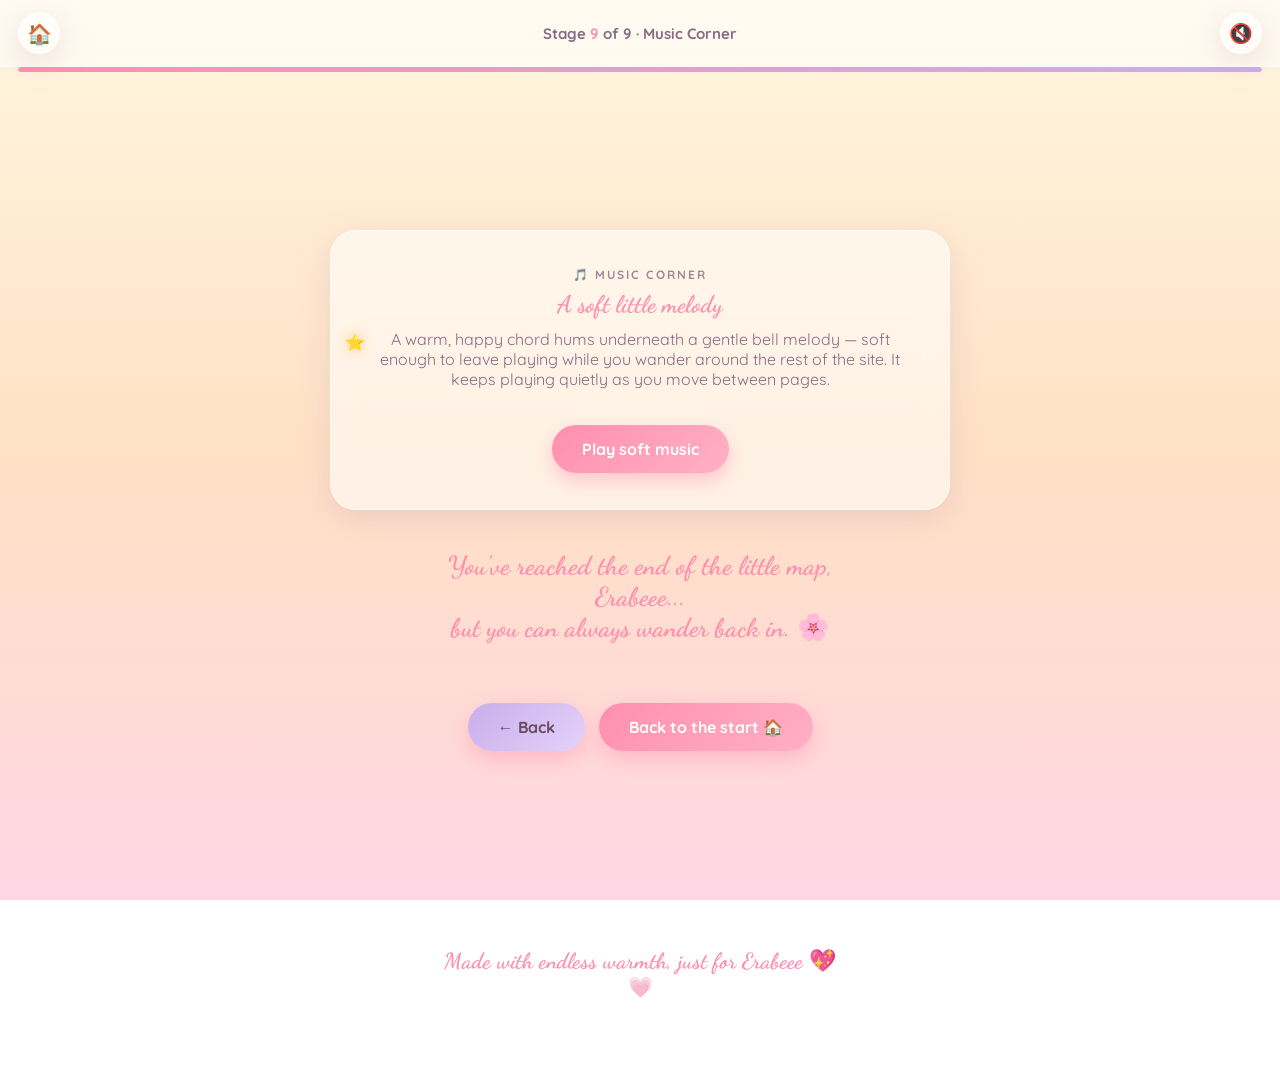
==== music.html @ 23a41201 "first commit" ====
<!DOCTYPE html>
<html lang="en">
<head>
<meta charset="UTF-8" />
<meta name="viewport" content="width=device-width, initial-scale=1.0, viewport-fit=cover" />
<title>Music Corner · For Erabeee</title>
<link rel="stylesheet" href="assets/style.css" />
</head>
<body>

<div id="bg-sky"></div>

<header class="top-nav">
  <a class="nav-home" href="index.html" aria-label="Home">🏠</a>
  <div class="nav-stage">Stage <span>9</span> of 9 · Music Corner</div>
  <button class="nav-music" id="music-toggle" title="Toggle music">🔇</button>
</header>
<div class="progress-track"><div class="progress-fill" style="width:100%;"></div></div>

<main>
  <div class="card">
    <div class="eyebrow">🎵 Music Corner</div>
    <h2>A soft little melody</h2>
    <p style="color:var(--text-soft); margin-top:10px;">A warm, happy chord hums underneath a gentle bell melody — soft enough to leave playing while you wander around the rest of the site. It keeps playing quietly as you move between pages.</p>
    <button class="btn" id="music-corner-btn" onclick="toggleMusic()">Play soft music</button>
  </div>

  <p class="script" style="font-size:26px; margin-top:40px; max-width:480px;">You've reached the end of the little map, Erabeee...<br>but you can always wander back in. 🌸</p>

  <div class="stage-footer-nav">
    <a class="btn secondary" href="games.html">← Back</a>
    <a class="btn" href="index.html">Back to the start 🏠</a>
  </div>
</main>

<footer>
  <p class="script" style="font-size:22px;">Made with endless warmth, just for Erabeee 💖</p>
  <button id="secret-heart" title="...">💗</button>
</footer>

<div id="modal-overlay">
  <div id="modal-box">
    <button id="modal-close" aria-label="Close">✕</button>
    <p id="modal-text"></p>
  </div>
</div>

<script src="assets/script.js"></script>
</body>
</html>
---- assets/style.css ----
@import url('https://fonts.googleapis.com/css2?family=Great+Vibes&family=Dancing+Script:wght@500;700&family=Quicksand:wght@400;500;600;700&display=swap');

:root{
  --cream:#FFF8F1;
  --pink:#FFD6E4;
  --pink-deep:#FF8FAE;
  --lavender:#E7D9F7;
  --lavender-deep:#C9AEEA;
  --peach:#FFE1C4;
  --babyblue:#D3ECF8;
  --text:#6B4A63;
  --text-soft:#8a6b83;
  --gold:#F3C878;
  --white-glass: rgba(255,255,255,0.55);
  --shadow: 0 8px 30px rgba(190,140,170,0.25);
  --radius: 26px;
}

*{box-sizing:border-box;}
html{scroll-behavior:smooth;}
body{
  margin:0;
  min-height:100vh;
  font-family:'Quicksand', sans-serif;
  color:var(--text);
  background: linear-gradient(180deg, var(--cream) 0%, var(--pink) 30%, var(--lavender) 65%, var(--babyblue) 100%);
  background-attachment:fixed;
  overflow-x:hidden;
  -webkit-font-smoothing:antialiased;
  animation: pageFadeIn .6s ease;
}
@keyframes pageFadeIn{ from{opacity:0; transform:translateY(8px);} to{opacity:1; transform:translateY(0);} }

h1,h2,h3, .script{
  font-family:'Dancing Script', cursive;
  font-weight:700;
  color:var(--pink-deep);
  margin:0;
}
.hero-title{
  font-family:'Great Vibes', cursive;
  font-weight:400;
  color:var(--pink-deep);
  text-shadow: 0 2px 20px rgba(255,143,174,0.45);
}
a{color:inherit; text-decoration:none;}
::selection{background:var(--pink-deep); color:#fff;}

/* ---------- Ambient background layers ---------- */
#bg-sky{position:fixed; inset:0; z-index:-3; transition: background 3s ease;}
.petal, .heart-float, .butterfly, .sparkle-cursor{
  position:fixed; pointer-events:none; z-index:1; will-change:transform;
}
.glow-star{
  position:absolute; cursor:pointer; z-index:5;
  width:16px; height:16px;
  filter: drop-shadow(0 0 6px var(--gold));
  animation: twinkle 2.4s ease-in-out infinite;
  background:none; border:none; font-size:16px; line-height:1; padding:0;
}
@keyframes twinkle{ 0%,100%{opacity:.4; transform:scale(0.85);} 50%{opacity:1; transform:scale(1.15);} }

/* ---------- Top navigation ---------- */
.top-nav{
  position:sticky; top:0; z-index:80;
  display:flex; align-items:center; justify-content:space-between;
  gap:10px; padding:12px 18px;
  background: rgba(255,255,255,0.55); backdrop-filter: blur(14px);
  border-bottom: 1px solid rgba(255,255,255,0.6);
}
.nav-home{
  width:42px; height:42px; border-radius:50%; display:flex; align-items:center; justify-content:center;
  background: var(--white-glass); box-shadow: var(--shadow); font-size:20px; flex-shrink:0;
}
.nav-stage{
  font-size: clamp(12px,2vw,15px); font-weight:700; color:var(--text-soft);
  text-align:center; flex:1;
}
.nav-stage span{ color:var(--pink-deep); }
.nav-music{
  width:42px; height:42px; border-radius:50%; border:none; cursor:pointer;
  background:var(--white-glass); box-shadow:var(--shadow); font-size:19px; flex-shrink:0;
}
.progress-track{
  height:5px; background:rgba(255,255,255,0.5); border-radius:10px; overflow:hidden; margin:0 18px;
}
.progress-fill{ height:100%; background: linear-gradient(90deg, var(--pink-deep), var(--lavender-deep)); border-radius:10px; transition:width .4s ease; }

/* ---------- Layout sections ---------- */
main{
  min-height: calc(100vh - 64px);
  width:100%;
  display:flex; flex-direction:column; align-items:center; justify-content:center;
  padding: 60px 20px; position:relative; text-align:center;
}
.eyebrow{
  letter-spacing:2px; text-transform:uppercase; font-size:12px; font-weight:700;
  color: var(--text-soft); margin-bottom:8px; opacity:0.8;
}
.card{
  background: var(--white-glass);
  backdrop-filter: blur(14px);
  border: 1px solid rgba(255,255,255,0.7);
  border-radius: var(--radius);
  box-shadow: var(--shadow);
  padding: 36px 30px;
  max-width: 620px; width:100%;
}
.btn{
  font-family:'Quicksand', sans-serif; font-weight:700; font-size:16px;
  padding:14px 30px; border-radius:50px; border:none; cursor:pointer;
  background: linear-gradient(135deg, var(--pink-deep), #ffb0c6);
  color:#fff; box-shadow: 0 8px 20px rgba(255,143,174,0.45);
  transition: transform .2s ease, box-shadow .2s ease;
  margin-top:20px; display:inline-block;
}
.btn:hover{ transform: translateY(-3px) scale(1.03); box-shadow: 0 12px 26px rgba(255,143,174,0.55);}
.btn:active{ transform: translateY(0) scale(0.98); }
.btn.secondary{ background: linear-gradient(135deg, var(--lavender-deep), #e3d2fb); color:var(--text); }
.btn.ghost{ background: rgba(255,255,255,0.5); color:var(--text); box-shadow:none; border:1px solid rgba(255,143,174,0.4); }

#greeting-banner{
  font-size: clamp(14px, 2vw, 16px); font-weight:600; color:var(--text-soft);
  background: var(--white-glass); border-radius:50px; padding:8px 20px;
  display:inline-block; margin-bottom:18px; box-shadow: var(--shadow);
}

/* ---------- Hero / home map ---------- */
#hero{ padding-top:40px; }
#hero h1{ font-size: clamp(44px, 9vw, 88px); line-height:1.1; }
#hero p.sub{ font-size: clamp(16px, 2.4vw, 20px); max-width:520px; margin: 18px auto 0; color: var(--text-soft); }
#bunny{ width:150px; height:150px; margin: 24px auto 6px; position:relative; animation: bob 3.2s ease-in-out infinite; }
@keyframes bob{ 0%,100%{transform:translateY(0);} 50%{transform:translateY(-14px);} }
.bunny-body{ position:absolute; bottom:0; left:50%; translate:-50% 0; width:110px; height:90px; background:#fff; border-radius:60% 60% 55% 55%; box-shadow: inset 0 -10px 20px rgba(255,182,204,0.3), 0 10px 20px rgba(190,140,170,0.25); }
.bunny-ear{ position:absolute; width:24px; height:64px; background:#fff; border-radius:50% 50% 40% 40%; top:-52px; box-shadow: inset 0 -6px 10px rgba(255,182,204,0.4); }
.bunny-ear.l{ left:38px; transform:rotate(-12deg); }
.bunny-ear.r{ right:38px; transform:rotate(12deg); }
.bunny-ear::after{ content:''; position:absolute; inset:6px 8px; background:var(--pink); border-radius:50%; }
.bunny-face{ position:absolute; top:8px; left:50%; translate:-50% 0; width:80px; height:60px; }
.bunny-eye{ position:absolute; width:7px; height:9px; background:var(--text); border-radius:50%; top:18px; animation: blink 4.5s infinite;}
.bunny-eye.l{ left:20px;} .bunny-eye.r{ left:52px; }
@keyframes blink{ 0%,92%,100%{ transform:scaleY(1);} 95%{ transform:scaleY(0.1);} }
.bunny-cheek{ position:absolute; width:12px; height:8px; background:var(--pink); border-radius:50%; top:30px; opacity:0.8;}
.bunny-cheek.l{ left:8px;} .bunny-cheek.r{ left:60px;}
.bunny-nose{ position:absolute; width:8px; height:6px; background:var(--pink-deep); border-radius:50%; top:28px; left:50%; translate:-50% 0;}
.bunny-arm{ position:absolute; width:34px; height:10px; background:#fff; border-radius:20px; top:30px; right:-6px; transform-origin: left center; animation: wave 1.8s ease-in-out infinite; }
@keyframes wave{ 0%,100%{ transform: rotate(0deg);} 50%{ transform: rotate(-45deg);} }

.map-grid{
  display:grid; grid-template-columns: repeat(3, 1fr); gap:16px;
  max-width:760px; width:100%; margin-top:36px;
}
@media(max-width:700px){ .map-grid{ grid-template-columns: repeat(2, 1fr); } }
.map-tile{
  background: var(--white-glass); border-radius:20px; padding:20px 12px;
  box-shadow: var(--shadow); border:1px solid rgba(255,255,255,0.7);
  display:flex; flex-direction:column; align-items:center; gap:6px;
  transition: transform .25s ease, box-shadow .25s ease;
}
.map-tile:hover{ transform: translateY(-6px) scale(1.03); box-shadow: 0 14px 30px rgba(190,140,170,0.35); }
.map-tile .tile-emoji{ font-size:32px; }
.map-tile .tile-label{ font-family:'Dancing Script', cursive; font-size:19px; color:var(--text); font-weight:700; }
.map-tile .tile-num{ font-size:11px; color:var(--text-soft); font-weight:700; letter-spacing:1px; }

/* ---------- Generic content blocks ---------- */
.message-box{
  font-family:'Dancing Script', cursive; font-size: clamp(22px,3.2vw,30px);
  color:var(--text); min-height: 90px; display:flex; align-items:center; justify-content:center;
  padding: 10px 10px;
}

.list-amazing{ list-style:none; padding:0; margin:20px 0 0; text-align:left; }
.list-amazing li{
  font-size:18px; padding:12px 18px; margin-bottom:10px; border-radius:16px;
  background: rgba(255,255,255,0.5); opacity:0; transform: translateX(-16px);
  transition: all .5s ease;
}
.list-amazing li.show{ opacity:1; transform:translateX(0); }
.list-amazing li::before{ content:'✨ '; }

/* Scrapbook */
#scrapbook-wrap{ perspective:1600px; width:100%; max-width:420px; }
.scrap-card{
  background:#fff; border-radius:14px; padding:14px 14px 40px; box-shadow: var(--shadow);
  transform: rotate(-3deg); position:relative; transition: transform .6s ease;
}
.scrap-card .polaroid-img{
  width:100%; aspect-ratio:4/3; border-radius:6px;
  background: linear-gradient(135deg, var(--pink), var(--lavender));
  display:flex; align-items:center; justify-content:center; font-size:40px;
}
.scrap-caption{ font-family:'Dancing Script',cursive; font-size:20px; text-align:center; margin-top:10px; color:var(--text); }
.scrap-nav{ display:flex; gap:16px; justify-content:center; margin-top:20px; }
.scrap-nav button{
  border:none; background:var(--white-glass); width:42px; height:42px; border-radius:50%; cursor:pointer;
  font-size:18px; box-shadow: var(--shadow);
}

/* Mini games grid */
#games-grid{ display:grid; grid-template-columns: 1fr; gap:22px; width:100%; max-width:900px; }
@media(min-width:760px){ #games-grid{ grid-template-columns: 1fr 1fr; } }
.game-card{ text-align:center; }
.game-card h3{ font-size:26px; margin-bottom:4px; }
.game-stage{
  margin-top:14px; height:230px; border-radius:18px; position:relative; overflow:hidden;
  background: linear-gradient(160deg, rgba(255,255,255,0.6), rgba(255,255,255,0.25));
  border:1px dashed rgba(255,143,174,0.4);
}
.pop-target{ position:absolute; font-size:30px; cursor:pointer; user-select:none; animation: floatUp linear forwards; }
@keyframes floatUp{ from{ transform:translateY(0); opacity:1;} to{ transform:translateY(-240px); opacity:0; } }
.falling-star{ position:absolute; font-size:26px; cursor:pointer; user-select:none; top:-30px; animation: fall linear forwards; }
@keyframes fall{ to{ transform: translateY(260px); } }
.score-pill{ display:inline-block; margin-top:10px; background:var(--white-glass); padding:5px 16px; border-radius:50px; font-weight:700; font-size:14px; }
.memory-grid{ display:grid; grid-template-columns: repeat(4, 1fr); gap:8px; margin-top:14px; }
.memory-tile{
  aspect-ratio:1; border-radius:10px; background: linear-gradient(135deg, var(--pink-deep), var(--lavender-deep));
  display:flex; align-items:center; justify-content:center; font-size:22px; cursor:pointer;
  transition: transform .3s ease;
}
.memory-tile.flipped, .memory-tile.matched{ background:#fff; }
.kitty-box{ display:flex; flex-direction:column; align-items:center; justify-content:center; height:100%; }
#kitty-emoji{ font-size:70px; transition: transform .15s ease; cursor:pointer; }

/* Stage footer navigation */
.stage-footer-nav{
  display:flex; flex-wrap:wrap; gap:14px; justify-content:center; margin-top:40px;
}

/* Footer + easter egg */
footer{ padding: 40px 20px 70px; text-align:center; }
#secret-heart{ display:inline-block; font-size:20px; opacity:0.35; cursor:pointer; animation: heartbeat 2.4s ease-in-out infinite; background:none; border:none; }
@keyframes heartbeat{ 0%,100%{transform:scale(1);} 50%{transform:scale(1.25);} }

/* Modal */
#modal-overlay{
  position:fixed; inset:0; background: rgba(107,74,99,0.35); backdrop-filter: blur(6px);
  display:none; align-items:center; justify-content:center; z-index:200; padding:20px;
}
#modal-overlay.open{ display:flex; }
#modal-box{
  background: linear-gradient(160deg, #fff, var(--pink) 160%);
  border-radius: 24px; padding: 40px 30px; max-width:460px; width:100%;
  text-align:center; box-shadow: 0 20px 60px rgba(150,100,130,0.4);
  position:relative; animation: popIn .4s ease;
}
@keyframes popIn{ from{ transform:scale(0.85); opacity:0;} to{ transform:scale(1); opacity:1;} }
#modal-box p{ font-family:'Dancing Script', cursive; font-size:22px; line-height:1.6; white-space:pre-line; }
#modal-close{ position:absolute; top:12px; right:16px; background:none; border:none; font-size:22px; cursor:pointer; color:var(--text); }

.confetti-piece{ position:fixed; z-index:300; top:-20px; pointer-events:none; }

::-webkit-scrollbar{ width:8px; }
::-webkit-scrollbar-thumb{ background: var(--pink-deep); border-radius:10px; }

@media (prefers-reduced-motion: reduce){
  *{ animation-duration: 0.001ms !important; animation-iteration-count: 1 !important; transition-duration: 0.001ms !important; }
}

button:focus-visible, .btn:focus-visible, a:focus-visible{ outline: 3px solid var(--pink-deep); outline-offset:3px; }
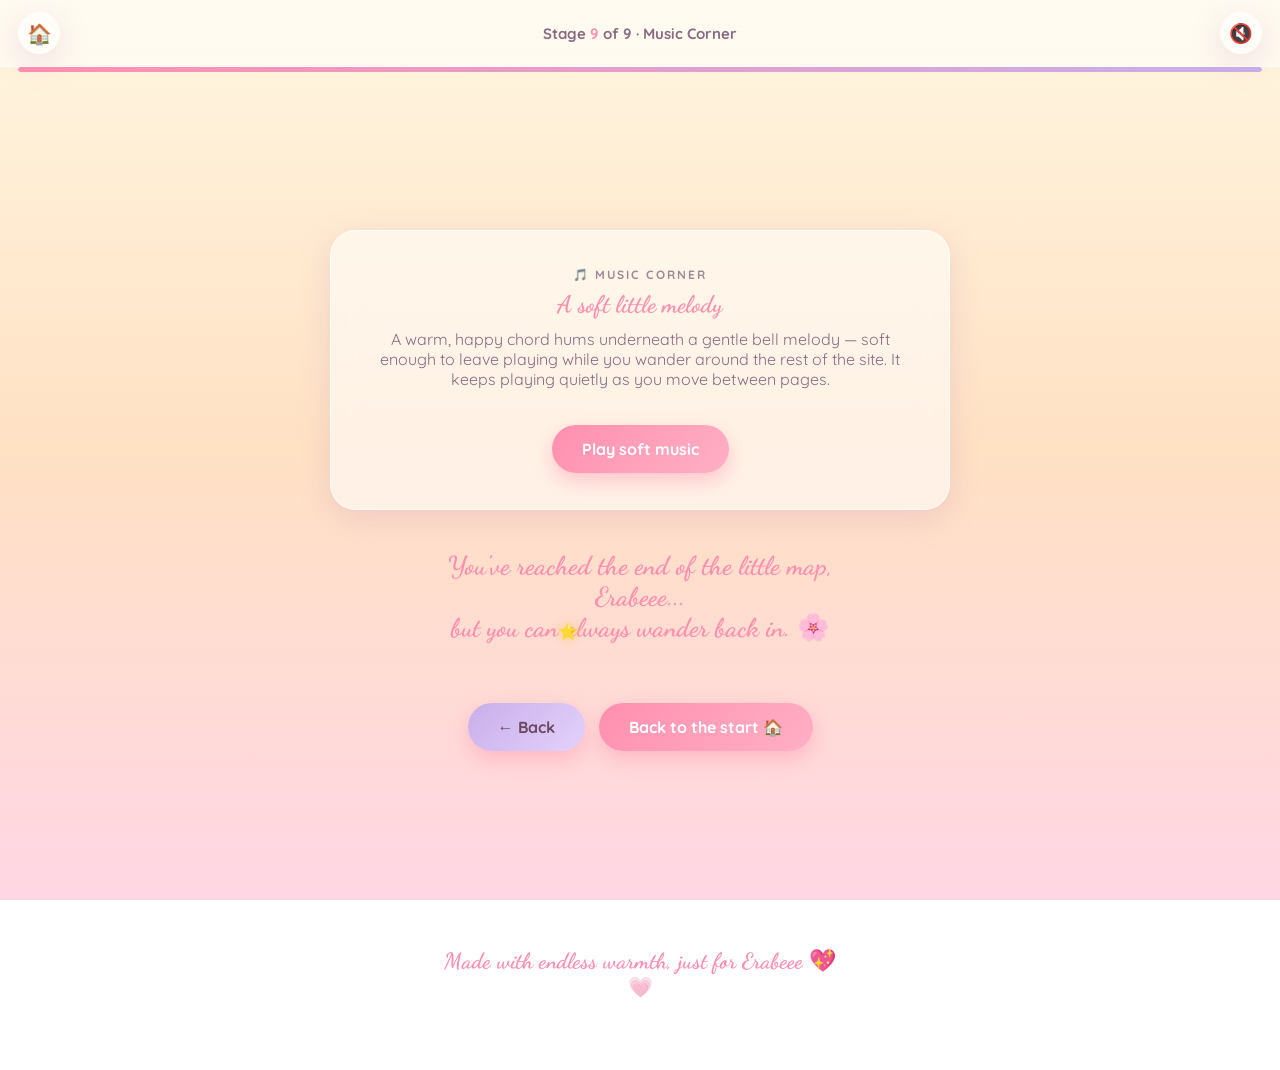
==== commit 9d20a500: "music" ====
--- a/music.html
+++ b/music.html
@@ -22,7 +22,7 @@
     <div class="eyebrow">🎵 Music Corner</div>
     <h2>A soft little melody</h2>
     <p style="color:var(--text-soft); margin-top:10px;">A warm, happy chord hums underneath a gentle bell melody — soft enough to leave playing while you wander around the rest of the site. It keeps playing quietly as you move between pages.</p>
-    <button class="btn" id="music-corner-btn" onclick="toggleMusic()">Play soft music</button>
+<button class="btn" id="music-corner-btn">Play soft music</button>
   </div>
 
   <p class="script" style="font-size:26px; margin-top:40px; max-width:480px;">You've reached the end of the little map, Erabeee...<br>but you can always wander back in. 🌸</p>
